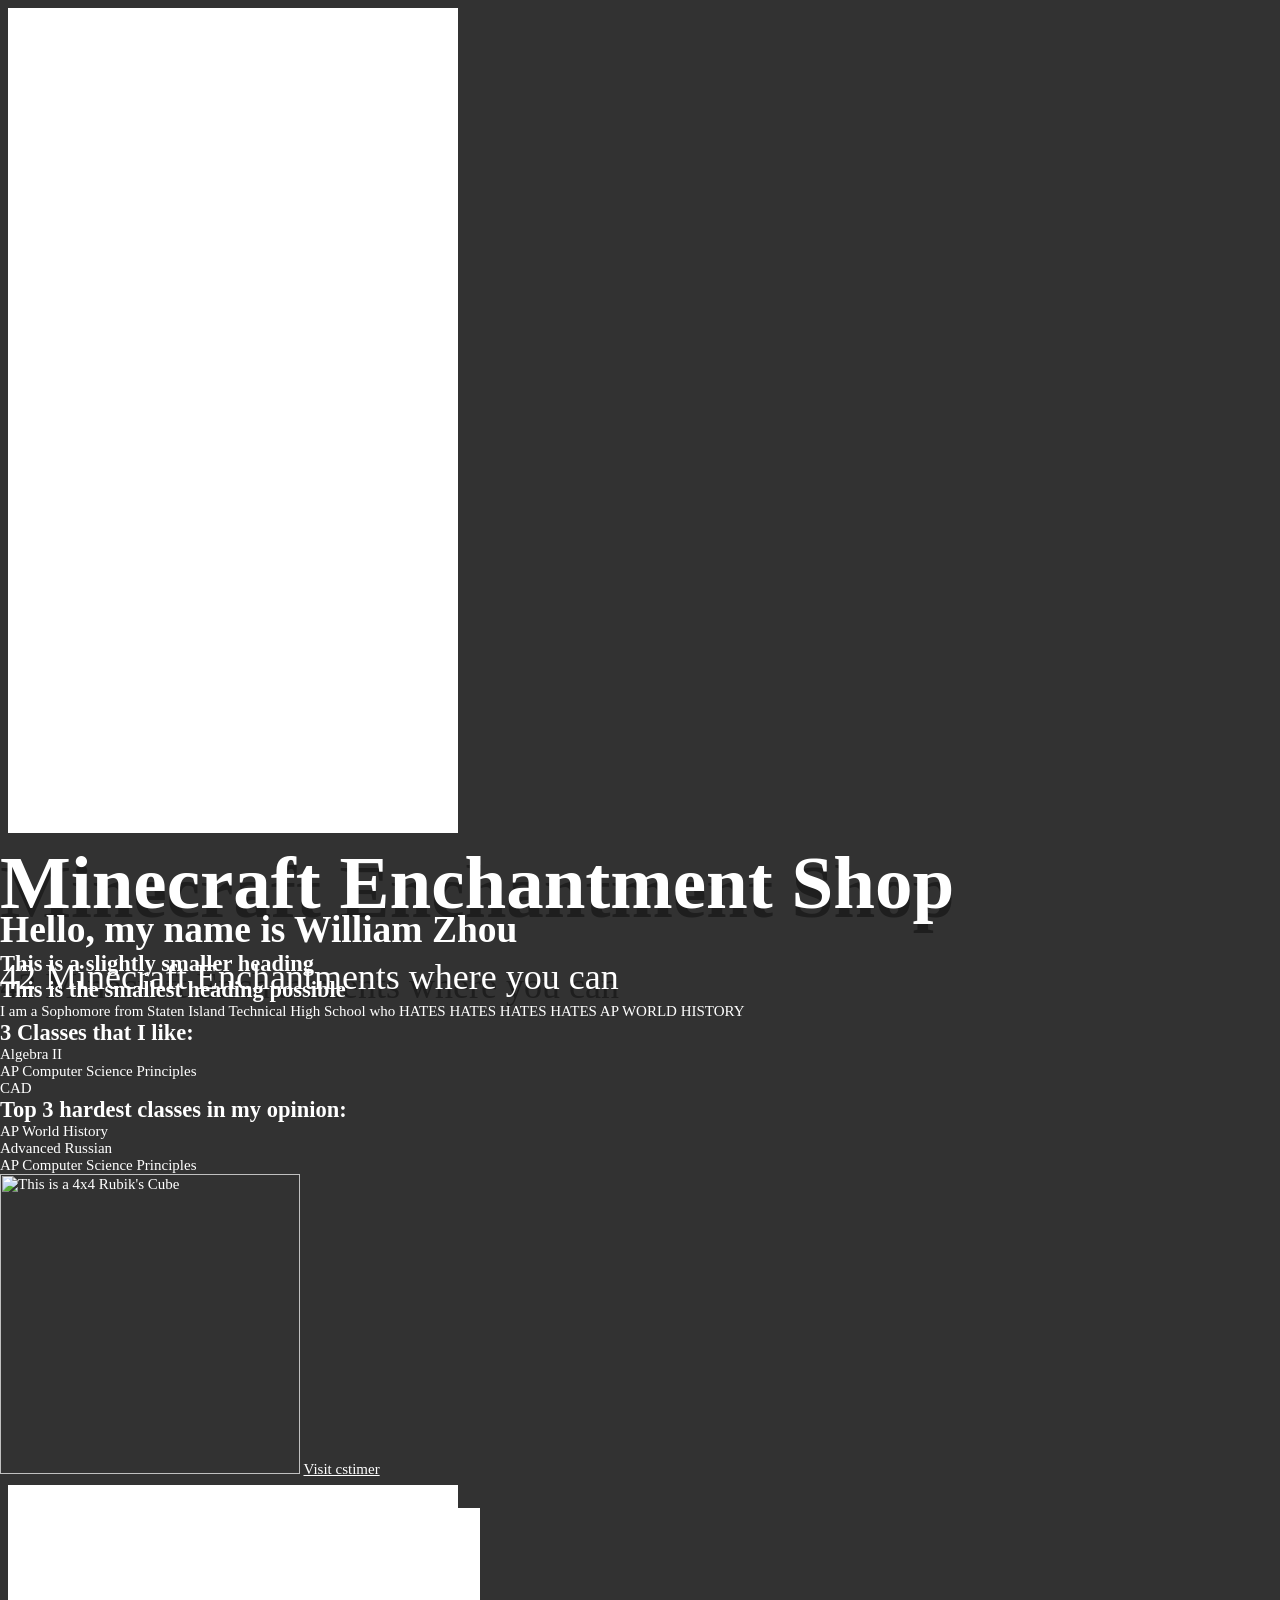
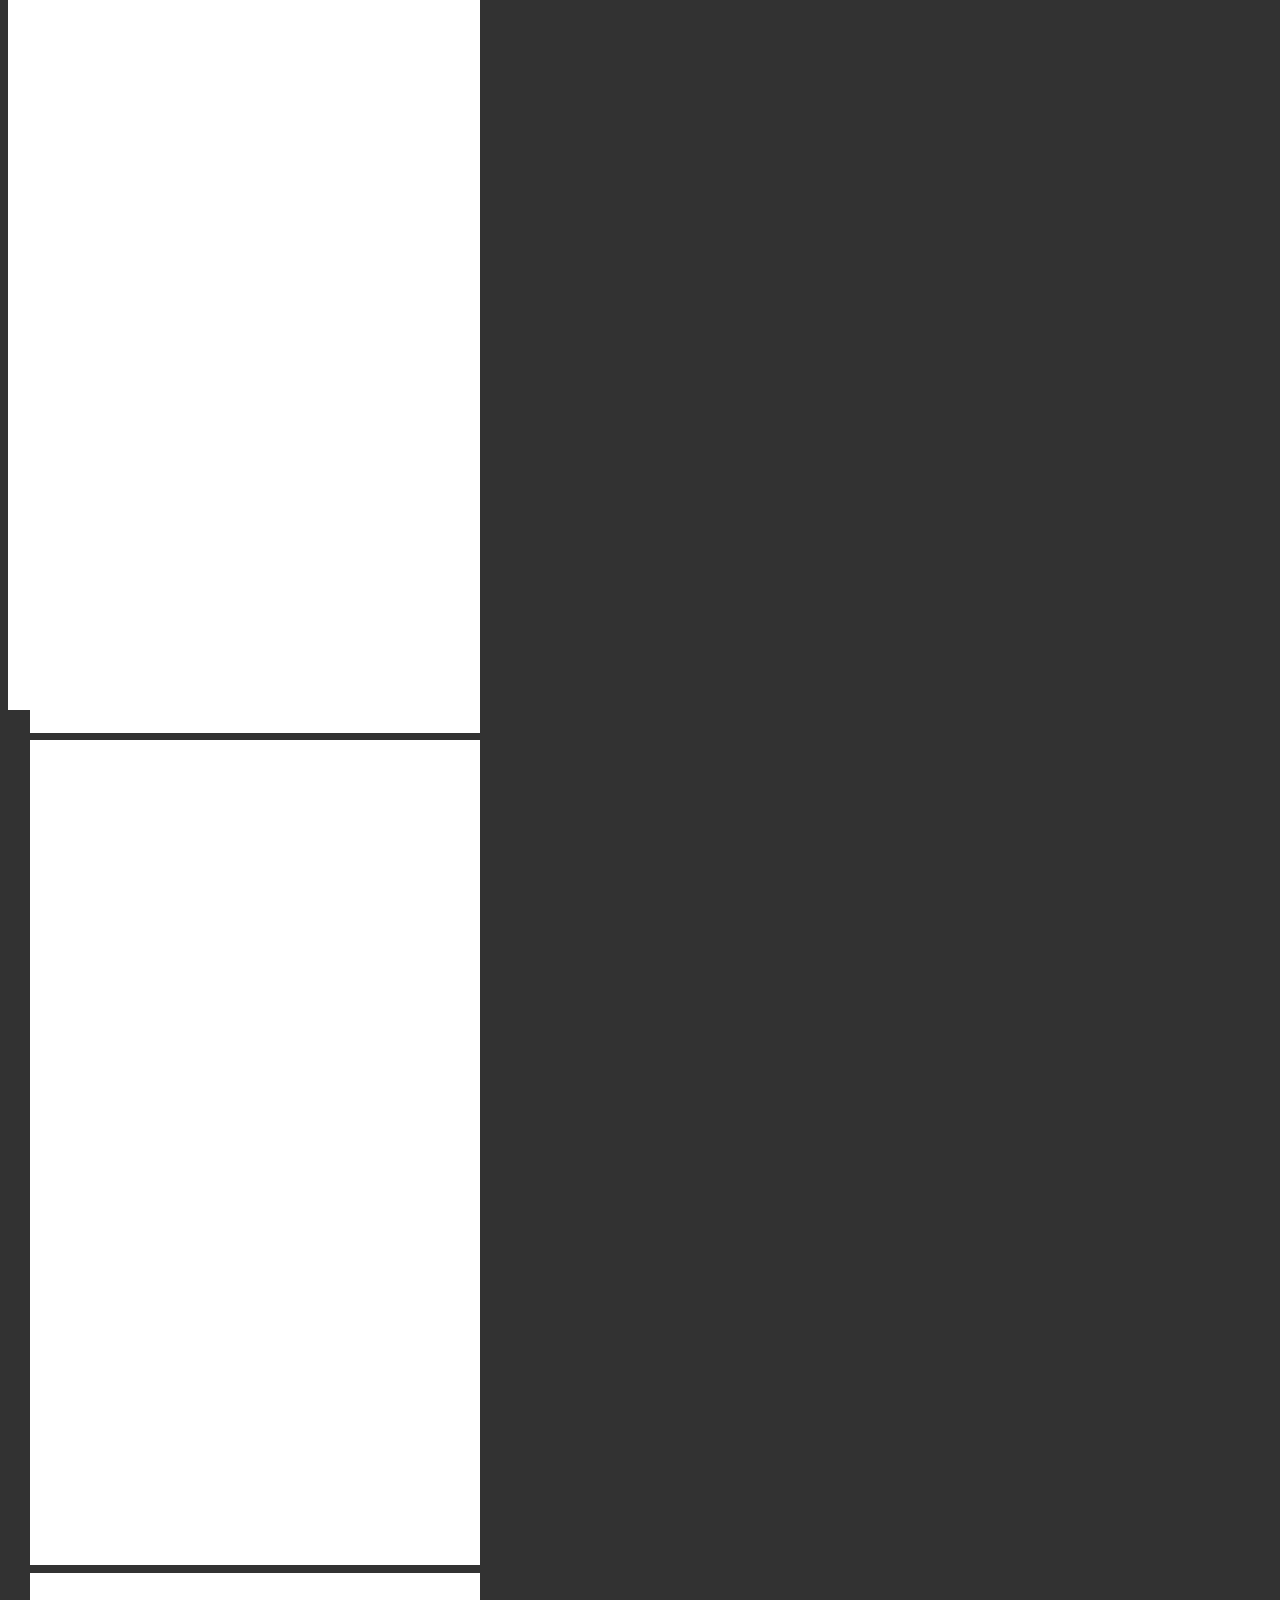
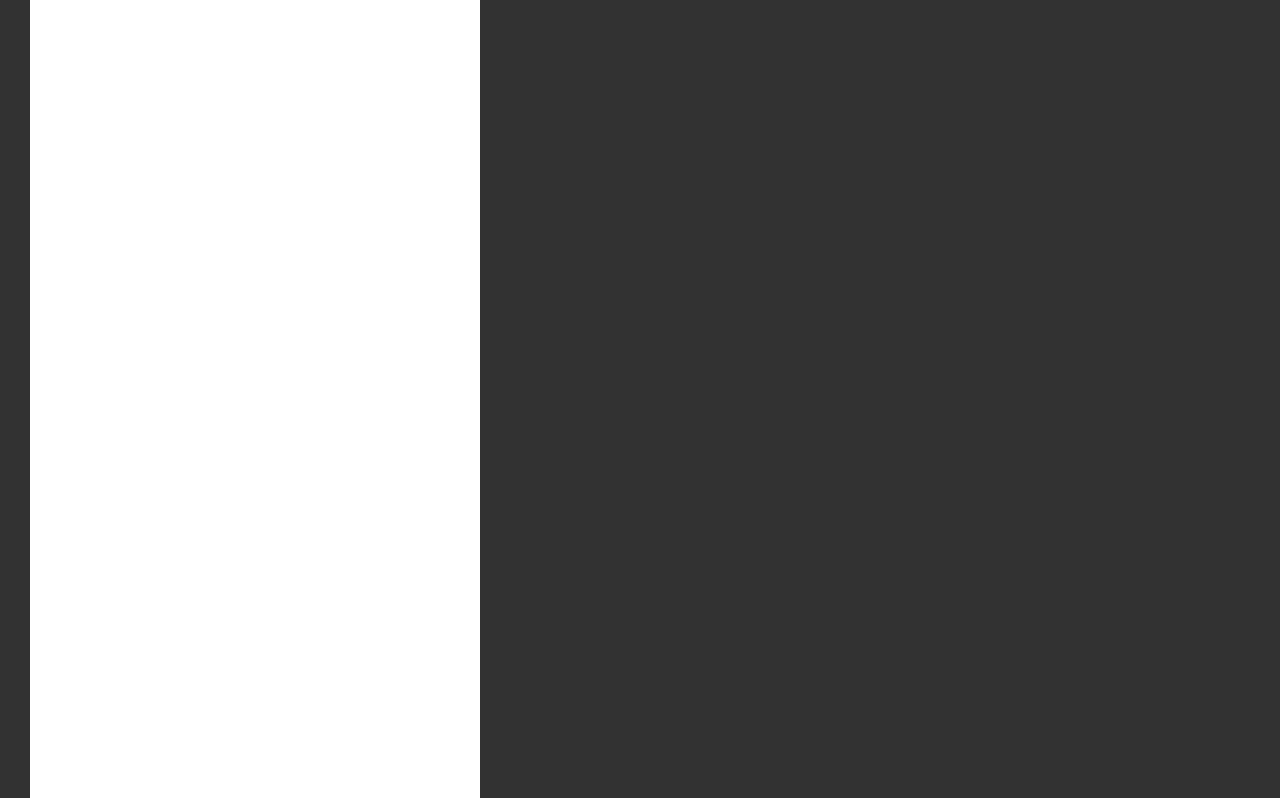
==== index.html @ 0a517119 "idk" ====
<html lang="en">
<head>
    <meta charset="UTF-8">
    <meta name="viewport" content="width=device-width, initial-scale=1.0">
    <title>William Z's About Me</title>
    <link rel="stylesheet" href="style.css">
</head>
    <link rel="preconnect" href="https://fonts.googleapis.com">
    <link rel="preconnect" href="https://fonts.gstatic.com" crossorigin>
    <link href="https://fonts.googleapis.com/css2?family=Space+Grotesk:wght@300..700&display=swap" rel="stylesheet">
<body>
    <section class="hero">
        <div class="hero-content"></div>
        <h1>Minecraft Enchantment Shop</h1>
        <p>42 Minecraft Enchantments where you can </p>
    </section>
    <!-- header tags -->
    <h1>Hello, my name is William Zhou</h1>
    <h2>This is a slightly smaller heading</h2>
    <h6>This is the smallest heading possible</h6>
    <p>I am a Sophomore from Staten Island Technical High School who HATES HATES HATES HATES AP WORLD HISTORY</p>
    <h3>3 Classes that I like:</h3>
    <ul>
        <li>Algebra II</li>
        <li>AP Computer Science Principles</li>
        <li>CAD</li>
    </ul>
    <h4>Top 3 hardest classes in my opinion:</h4>
    <ol>
        <li>AP World History</li>
        <li>Advanced Russian</li>
        <li>AP Computer Science Principles</li>
    </ol>
    <img
        src="https://speedcubing.org/cdn/shop/files/Screenshot2023-11-02at22-31-42YJMGC4x4Magnetic_SpeedPuzzleShopUK.png?v=1698964318"
        alt="This is a 4x4 Rubik's Cube"
        width="300"
        height="300"
    >
    <a href="https://cstimer.net/">Visit cstimer</a>
    <div>
        <div></div>
        <div class="card"></div>
        <div class="card" id="test"></div>
    </div>
</body>
</html>
---- style.css ----
html,
body,
* {
    /* font: x-large; */
    font-size: 15px;
    color: #ffffff;
    box-sizing: border-box;
    margin: 0;
    padding: 0;
}

body {
    background-color: rgb(50, 50, 50);
}
div {
    height: 55rem;
    width: 30rem;
    background-color: #ffffff;
    margin: 0.5rem;
    padding: 1rem;
}
.hero {
    background-image:
    linear-gradient(rgba(8, 84, 130, 0.6), rgba(4, 70, 115, 0.8))
    url("https://ggservers.com/knowledgebase/wp-content/uploads/2025/04/image-116.png");
    background-size: cover;
    background-position: center;
    background-attachment: fixed;
    height: 100vh;
    color: #ffffff;
}
.hero h1 {
    font-size: 5rem;
    margin-bottom: 2rem;
    text-shadow: 0.2px 9px rgba(0, 0, 0, 0.4)
}
.hero p {
    font-size: 2.4rem;
    margin-bottom: 3rem;
    text-shadow: 0.2px 9px rgba(0, 0, 0, 0.4)
}
.btn {
    display: inline-block;
    padding: 1.4 rem 3.2rem;
    font-size: 2rem;
    color: white;
    background-color: blue;
    text-decoration: none;    
}
h1 {font-size: 2.5rem;}
h2 {font-size: 1.5rem;}
h3 {font-size: 1.5rem;}
h4 {font-size: 1.5rem;}
h5 {font-size: 1.5rem;}
h6 {font-size: 1.5rem;}
li {font-size: 1rem;}
p {font-size: 1rem;}

/* .card {
    background-color: #111111;
    width: 30rem;
    height: 55rem;
    margin: 2.5rem, 5rem;
    border-radius: 0.8rem;
}
.card-title {
    margin: 0;
    font-size: 5.3rem;
    font-weight: 600; 
    text-align: center;
}
.card-img {
    width: 100%;
    height: 50%;
    object-fit: cover;
    border-radius: 0.8rem;
}
.card-btn{
    height: 4rem;
    padding: 0 1.6rem;
    background-color: #605dff;
   
    border: 1px solid #5250e0;
    border-radius: 0.4rem;
    font-weight: 600px;
    cursor: pointer;
    transition: all 0.3s;
}
.btn:hover {
    background-color: #7573ff;
} */
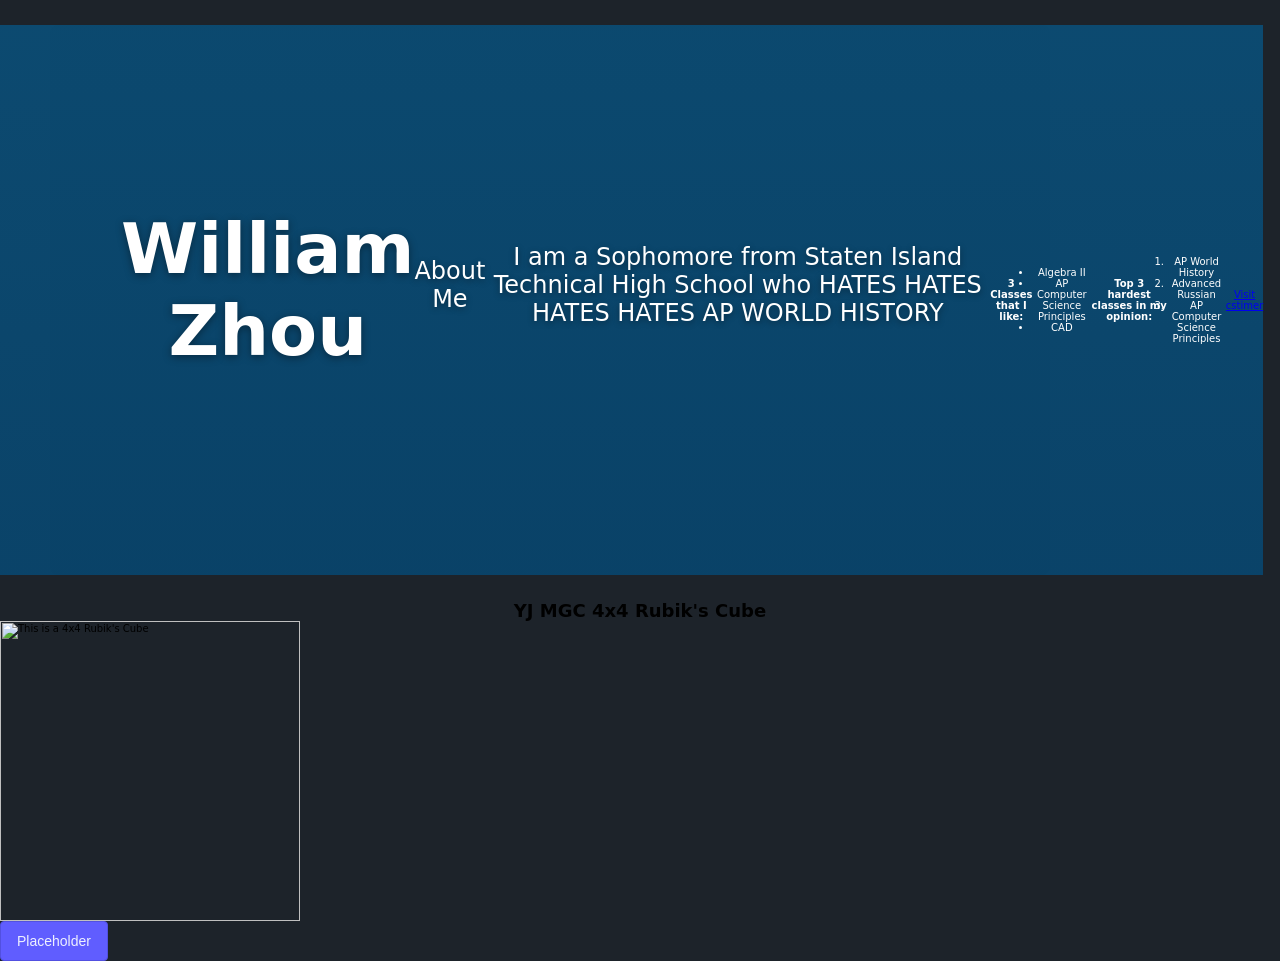
==== commit 88526566: "idk what i'm doing lol" ====
--- a/index.html
+++ b/index.html
@@ -2,22 +2,19 @@
 <head>
     <meta charset="UTF-8">
     <meta name="viewport" content="width=device-width, initial-scale=1.0">
-    <title>William Z's About Me</title>
-    <link rel="stylesheet" href="style.css">
+    <title>Document</title>
+    <link rel="stylesheet" href="example.css">
 </head>
+<body>
+    <div class="card">
+    <section class="hero">
+        <div class="hero-content"></div>
+            <h1>William Zhou</h1>
+            <p>About Me</p>
+            <a href=""></a>
     <link rel="preconnect" href="https://fonts.googleapis.com">
     <link rel="preconnect" href="https://fonts.gstatic.com" crossorigin>
     <link href="https://fonts.googleapis.com/css2?family=Space+Grotesk:wght@300..700&display=swap" rel="stylesheet">
-<body>
-    <section class="hero">
-        <div class="hero-content"></div>
-        <h1>Minecraft Enchantment Shop</h1>
-        <p>42 Minecraft Enchantments where you can </p>
-    </section>
-    <!-- header tags -->
-    <h1>Hello, my name is William Zhou</h1>
-    <h2>This is a slightly smaller heading</h2>
-    <h6>This is the smallest heading possible</h6>
     <p>I am a Sophomore from Staten Island Technical High School who HATES HATES HATES HATES AP WORLD HISTORY</p>
     <h3>3 Classes that I like:</h3>
     <ul>
@@ -31,17 +28,18 @@
         <li>Advanced Russian</li>
         <li>AP Computer Science Principles</li>
     </ol>
-    <img
+    
+    <a href="https://cstimer.net/">Visit cstimer</a>
+    </div>
+      <h2 class="card-title">YJ MGC 4x4 Rubik's Cube</h2>
+      <img
         src="https://speedcubing.org/cdn/shop/files/Screenshot2023-11-02at22-31-42YJMGC4x4Magnetic_SpeedPuzzleShopUK.png?v=1698964318"
         alt="This is a 4x4 Rubik's Cube"
         width="300"
         height="300"
     >
-    <a href="https://cstimer.net/">Visit cstimer</a>
-    <div>
-        <div></div>
-        <div class="card"></div>
-        <div class="card" id="test"></div>
+      <p class="card-price"></p>
+      <button class="card-btn">Placeholder</button>
     </div>
 </body>
 </html>
--- a/example.css
+++ b/example.css
@@ -0,0 +1,95 @@
+@import url("https://fonts.googleapis.com/css2?family=Creepster&display=swap");
+
+html,
+body,
+* {
+  font-size: 10px;
+  box-sizing: border-box;
+  margin: 0;
+  padding: 0;
+}
+body {
+  background-color: #1d232a;
+  font-family: ui-sans-serif, system-ui, sans-serif;
+  font-weight: 400;
+  font-style: normal;
+}
+.hero {
+  display: flex;
+  justify-content: center;
+  align-items: center;
+  text-align: center;
+  background-image:
+    linear-gradient(rgba(8, 84, 130, 0.8), rgba(4, 70, 115, 0.8)),
+    url("img/shop2.jpg");
+  background-size: cover;
+  background-position: center;
+  background-attachment: fixed;
+  height: 100vh;
+  color: #ffffff;
+}
+.hero-content {
+  width: 70rem;
+  padding: 2rem;
+}
+.hero h1 {
+  font-size: 7rem;
+  margin-bottom: 2rem;
+  text-shadow: 0 2px 8px rgba(0, 0, 0, 0.4);
+}
+.hero p {
+  font-size: 2.4rem;
+  margin-bottom: 3rem;
+  text-shadow: 0 2px 6px rgba(0, 0, 0, 0.4);
+}
+.btn {
+  display: inline-block;
+  padding: 1.4rem 3.2rem;
+  font-size: 2rem;
+  color: white;
+  background-color: #ff4f9a;
+  text-decoration: none;
+  border-radius: 5rem;
+}
+.card {
+  display: flex;
+  flex-direction: column;
+  justify-content: space-around;
+  background-color: #191e24;
+  color: #ffffff;
+  width: 100rem;
+  height: 55rem;
+  /* margin is space between elements */
+  margin: 2.5rem 5rem;
+  border-radius: 0.8rem;
+  align-items: center;
+}
+.card-title {
+  text-align: center;
+  font-size: 1.8rem;
+  font-weight: 600;
+}
+.card-img {
+  width: 100%;
+  height: 50%;
+  object-fit: cover;
+  border-radius: 0.8rem;
+}
+.card-price {
+  margin: 0;
+}
+.card-btn {
+  height: 4rem;
+  padding: 0 1.6rem;
+  background-color: #605dff;
+  color: #edf0ff;
+  border: 1px solid #5250e0;
+  border-radius: 0.4rem;
+  font-size: 1.4rem;
+  font-weight: 600px;
+  cursor: pointer;
+  transition: all 0.3s;
+}
+.card-btn:hover {
+  background-color: #7573ff;
+}
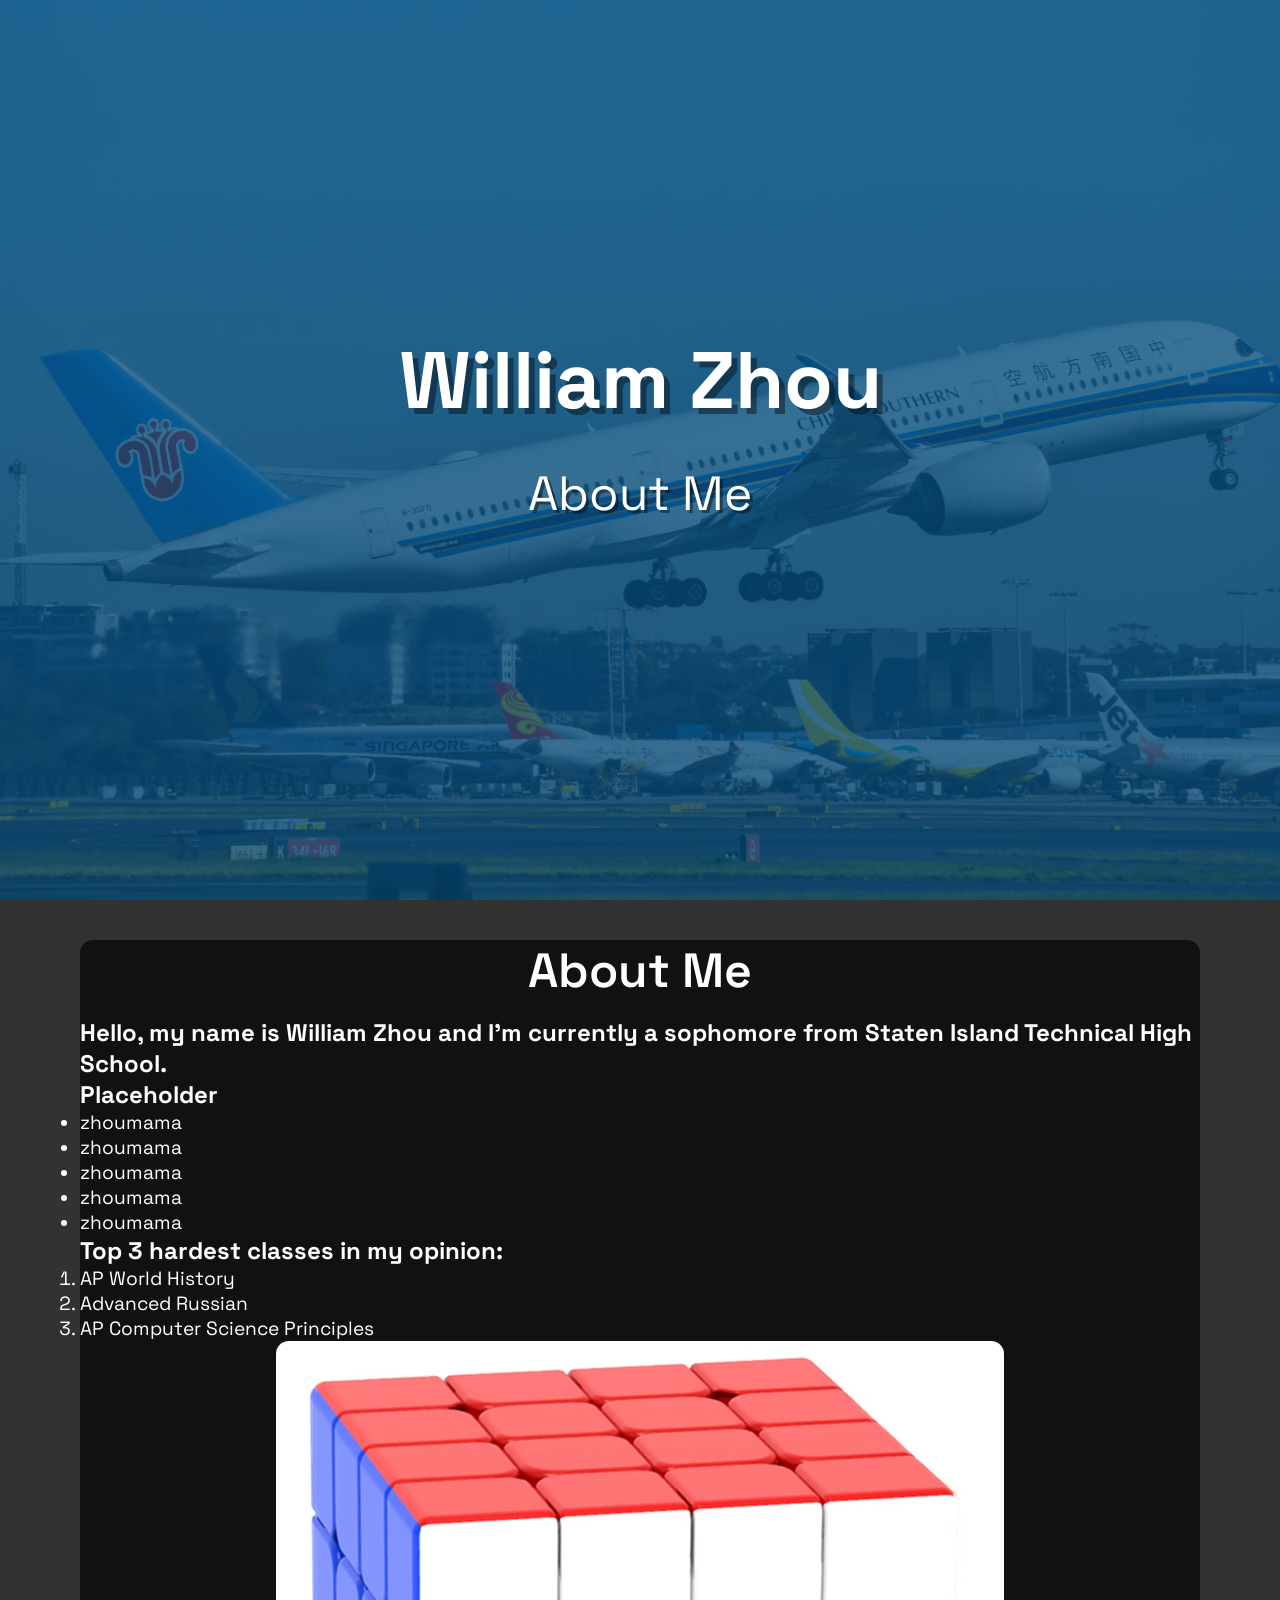
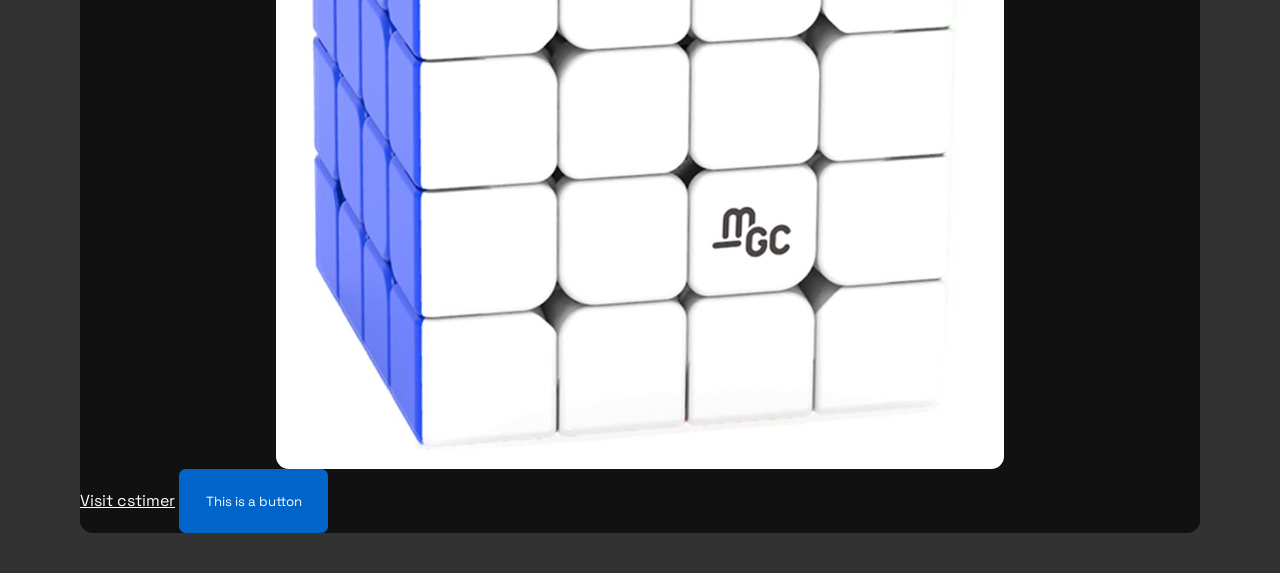
==== commit ab266630: "e" ====
--- a/index.html
+++ b/index.html
@@ -1,45 +1,43 @@
 <html lang="en">
-<head>
-    <meta charset="UTF-8">
-    <meta name="viewport" content="width=device-width, initial-scale=1.0">
-    <title>Document</title>
-    <link rel="stylesheet" href="example.css">
-</head>
-<body>
+  <head>
+    <meta charset="UTF-8" />
+    <meta name="viewport" content="width=device-width, initial-scale=1.0" />
+    <title>William Zhou</title>
+    <link rel="stylesheet" href="style.css" />
+  </head>
+  <body>
+    <section class="hero">
+      <div class="hero-content">
+        <h1>William Zhou</h1>
+        <img src="" alt="">
+        <p>About Me</p>
+      </div>
+    </section>
     <div class="card">
-    <section class="hero">
-        <div class="hero-content"></div>
-            <h1>William Zhou</h1>
-            <p>About Me</p>
-            <a href=""></a>
-    <link rel="preconnect" href="https://fonts.googleapis.com">
-    <link rel="preconnect" href="https://fonts.gstatic.com" crossorigin>
-    <link href="https://fonts.googleapis.com/css2?family=Space+Grotesk:wght@300..700&display=swap" rel="stylesheet">
-    <p>I am a Sophomore from Staten Island Technical High School who HATES HATES HATES HATES AP WORLD HISTORY</p>
-    <h3>3 Classes that I like:</h3>
-    <ul>
-        <li>Algebra II</li>
-        <li>AP Computer Science Principles</li>
-        <li>CAD</li>
-    </ul>
-    <h4>Top 3 hardest classes in my opinion:</h4>
-    <ol>
-        <li>AP World History</li>
-        <li>Advanced Russian</li>
-        <li>AP Computer Science Principles</li>
-    </ol>
-    
-    <a href="https://cstimer.net/">Visit cstimer</a>
+      <h2 class="card-title">About Me</h2>
+      <h3>Hello, my name is William Zhou and I'm currently a sophomore from Staten Island Technical High School.</h3>
+      <p></p>
+      <h4>Placeholder</h4>
+        <ul>
+          <li>zhoumama</li>
+          <li>zhoumama</li>
+          <li>zhoumama</li>
+          <li>zhoumama</li>
+          <li>zhoumama</li>
+        </ul>
+      <h5>Top 3 hardest classes in my opinion:</h5>
+        <ol>
+          <li>AP World History</li>
+          <li>Advanced Russian</li>
+          <li>AP Computer Science Principles</li>
+        </ol>
+        <img
+          class="card-img"
+          src="img/yj_mgc_4x4.jpg"
+          alt="YJ MGC 4x4 Rubik's Cube"
+        />
+      <a href="https://cstimer.net/">Visit cstimer</a>
+      <button class="card-btn">This is a button</button>
     </div>
-      <h2 class="card-title">YJ MGC 4x4 Rubik's Cube</h2>
-      <img
-        src="https://speedcubing.org/cdn/shop/files/Screenshot2023-11-02at22-31-42YJMGC4x4Magnetic_SpeedPuzzleShopUK.png?v=1698964318"
-        alt="This is a 4x4 Rubik's Cube"
-        width="300"
-        height="300"
-    >
-      <p class="card-price"></p>
-      <button class="card-btn">Placeholder</button>
-    </div>
-</body>
+  </body>
 </html>
--- a/style.css
+++ b/style.css
@@ -0,0 +1,101 @@
+@import url("https://fonts.googleapis.com/css2?family=Space+Grotesk:wght@300..700&display=swap");
+
+html,
+body,
+* {
+    color: #ffffff;
+    box-sizing: border-box;
+    margin: 0;
+    padding: 0;
+    font-family: "Space Grotesk", sans-serif;
+}
+
+body {
+    background-color: rgb(50, 50, 50);
+}
+
+
+.hero {
+    display: flex;
+    justify-content: center;
+    align-items: center;
+    text-align: center;
+    flex-wrap: wrap;
+    background-image:
+        linear-gradient(rgba(8, 84, 130, 0.8), rgba(4, 70, 115, 0.8)),
+        url("img/china-southern-a350.avif");
+    background-size: cover;
+    background-position: center;
+    background-attachment: fixed;
+    height: 100vh;
+    color: #ffffff;
+}
+.hero h1 {
+    font-size: 5rem;
+    margin-bottom: 2rem;
+    text-shadow: 6px 6px rgba(0, 0, 0, 0.4)
+}
+.hero p {
+    font-size: 3rem;
+    margin-bottom: 3rem;
+    text-shadow: 3px 3px rgba(0, 0, 0, 0.4)
+}
+.btn {
+    display: inline-block;
+    padding: 1.4 rem 3.2rem;
+    font-size: 2rem;
+    color: white;
+    background-color: blue;
+    text-decoration: none;    
+}
+h1 {
+    font-size: 2.5rem;
+}
+h2,
+h3,
+h4,
+h5,
+h6 {
+    font-size: 1.5rem;
+}
+li {
+    font-size: 1.2rem;
+}
+p {
+    font-size: 1.5rem;
+}
+.card {
+    background-color: #111111;
+    width: 70rem;
+    height: auto;
+    margin: 2.5rem auto;
+    border-radius: 0.8rem;
+}
+.card-title {
+    margin-bottom: 1rem;
+    font-size: 3rem;
+    font-weight: 600; 
+    text-align: center;
+}
+.card-img {
+  display: block;
+  margin-left: auto;
+  margin-right: auto;
+  width: 65%;
+  object-fit: 70%;
+  border-radius: 0.8rem;
+}
+
+.card-btn{
+    height: 4rem;
+    padding: 0 1.6rem;
+    background-color: rgb(0,100,200);
+    border: 1px solid rgb(0,100,200);
+    border-radius: 0.4rem;
+    font-weight: 600px;
+    cursor: pointer;
+    transition: all 0.3s;
+}
+.btn:hover {
+    background-color: rgb(0,100,200);
+}
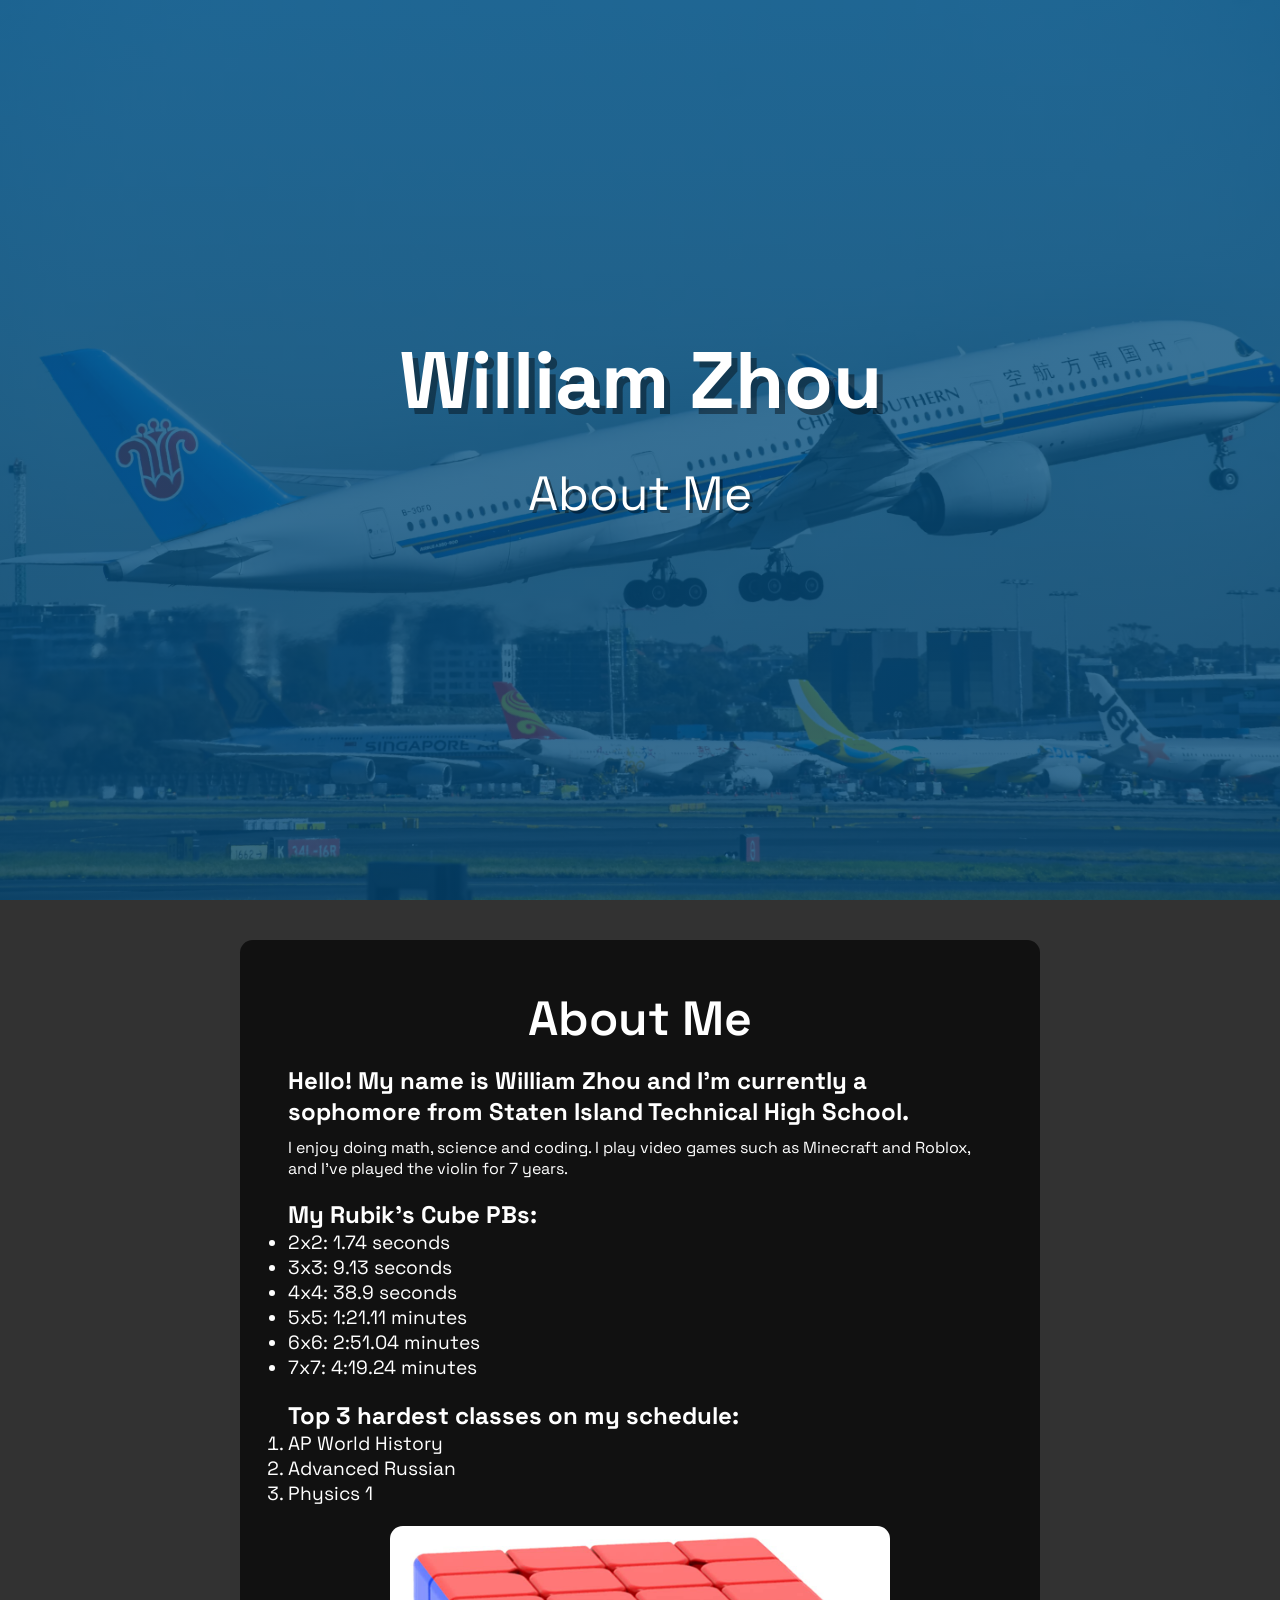
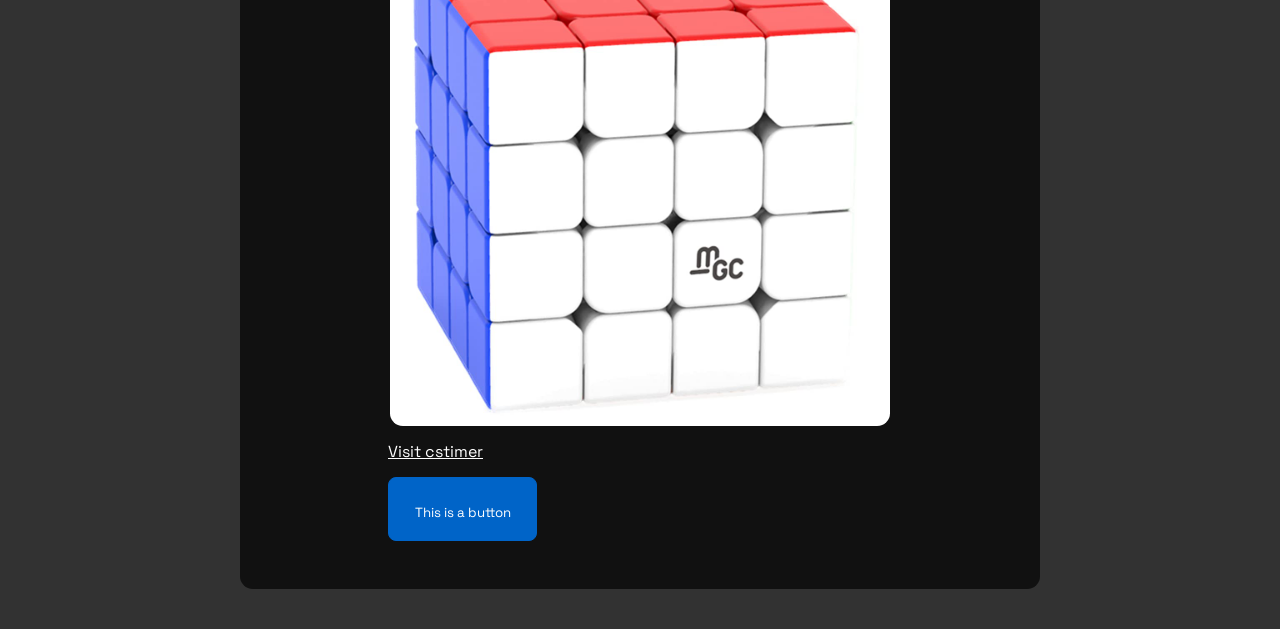
==== commit 080812a0: "finalizing website" ====
--- a/index.html
+++ b/index.html
@@ -15,21 +15,22 @@
     </section>
     <div class="card">
       <h2 class="card-title">About Me</h2>
-      <h3>Hello, my name is William Zhou and I'm currently a sophomore from Staten Island Technical High School.</h3>
-      <p></p>
-      <h4>Placeholder</h4>
+      <h3>Hello! My name is William Zhou and I'm currently a sophomore from Staten Island Technical High School.</h3>
+      <p>I enjoy doing math, science and coding. I play video games such as Minecraft and Roblox, and I've played the violin for 7 years.</p>
+      <h4>My Rubik's Cube PBs:</h4>
         <ul>
-          <li>zhoumama</li>
-          <li>zhoumama</li>
-          <li>zhoumama</li>
-          <li>zhoumama</li>
-          <li>zhoumama</li>
+          <li>2x2: 1.74 seconds</li>
+          <li>3x3: 9.13 seconds</li>
+          <li>4x4: 38.9 seconds</li>
+          <li>5x5: 1:21.11 minutes</li>
+          <li>6x6: 2:51.04 minutes</li>
+          <li>7x7: 4:19.24 minutes</li>
         </ul>
-      <h5>Top 3 hardest classes in my opinion:</h5>
+      <h5>Top 3 hardest classes on my schedule:</h5>
         <ol>
           <li>AP World History</li>
           <li>Advanced Russian</li>
-          <li>AP Computer Science Principles</li>
+          <li>Physics 1</li>
         </ol>
         <img
           class="card-img"
--- a/style.css
+++ b/style.css
@@ -50,26 +50,37 @@
 }
 h1 {
     font-size: 2.5rem;
+    margin-bottom: 20px;
 }
 h2,
-h3,
 h4,
 h5,
 h6 {
     font-size: 1.5rem;
 }
+h3 {
+    font-size: 1.5rem;
+    margin-bottom: 10px;
+}
+ul {
+    margin-bottom: 20px;
+}
 li {
     font-size: 1.2rem;
 }
 p {
-    font-size: 1.5rem;
+    font-size: 1rem;
+    margin-bottom: 20px;
 }
 .card {
     background-color: #111111;
-    width: 70rem;
+    width: 50rem;
     height: auto;
     margin: 2.5rem auto;
     border-radius: 0.8rem;
+    padding: 3rem;
+    align-items: center;
+    flex-direction: column;
 }
 .card-title {
     margin-bottom: 1rem;
@@ -78,24 +89,31 @@
     text-align: center;
 }
 .card-img {
-  display: block;
-  margin-left: auto;
-  margin-right: auto;
-  width: 65%;
-  object-fit: 70%;
-  border-radius: 0.8rem;
+    display: block;
+    margin-top: 20px;
+    margin-bottom: 15px;
+    margin-left: auto;
+    margin-right: auto;
+    width: 500px;
+    object-fit: 70%;
+    border-radius: 0.8rem;
+    flex-direction: column;
 }
-
-.card-btn{
+.card a {
+    margin-left: 100px;
+    flex-direction: column;
+}
+.card-btn {
+    display: flex;
     height: 4rem;
-    padding: 0 1.6rem;
+    padding: 1.6rem;
     background-color: rgb(0,100,200);
     border: 1px solid rgb(0,100,200);
-    border-radius: 0.4rem;
+    border-radius: 0.5rem;
     font-weight: 600px;
     cursor: pointer;
     transition: all 0.3s;
+    margin-left: 100px;
+    margin-top: 15px;
+    flex-direction: column;
 }
-.btn:hover {
-    background-color: rgb(0,100,200);
-}
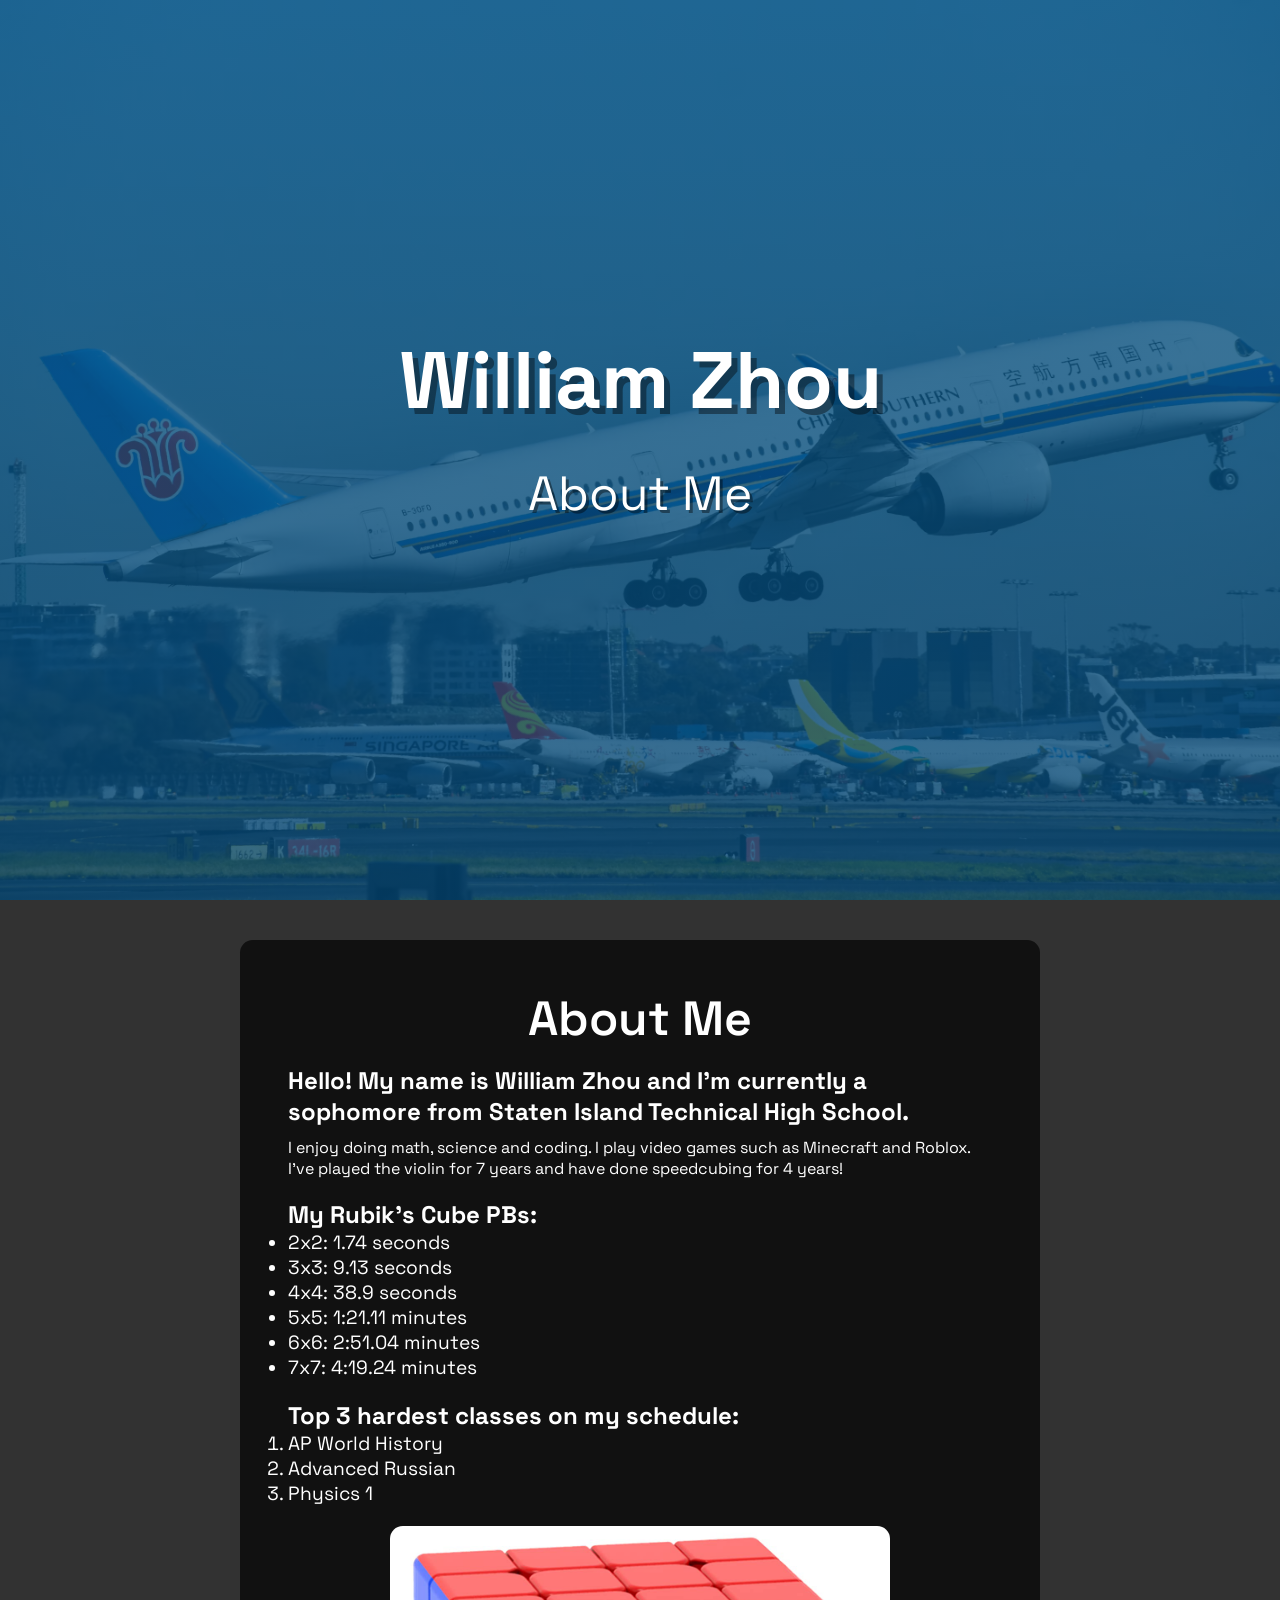
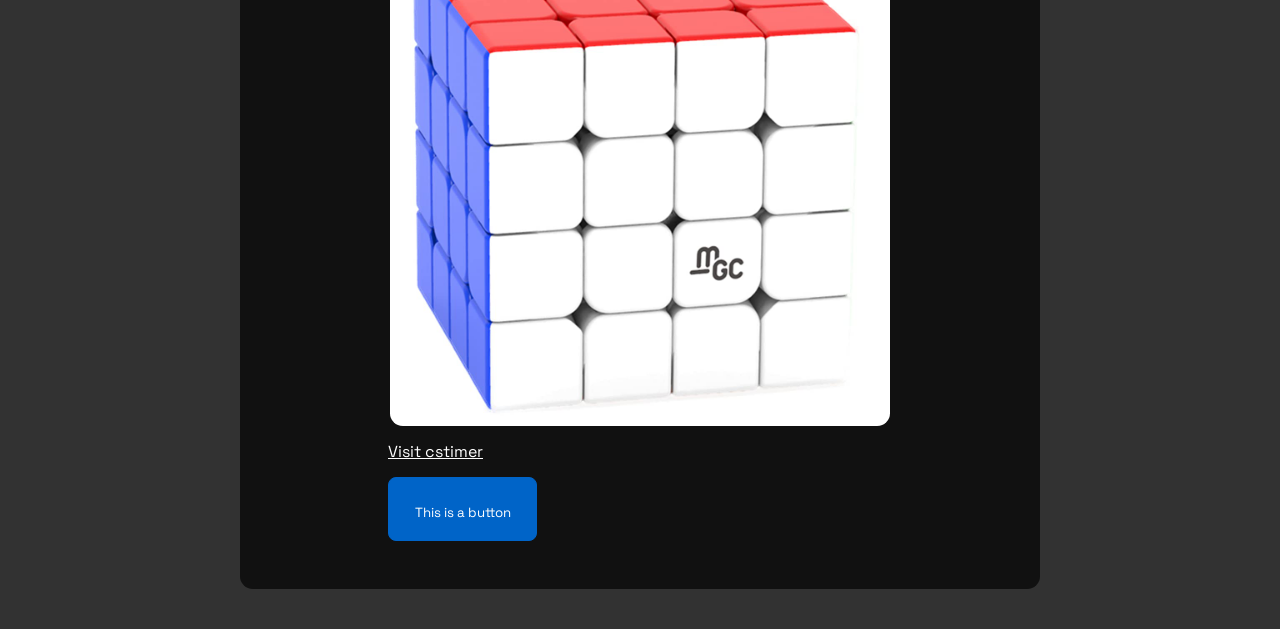
==== commit 7a3e06e1: "Update index.html" ====
--- a/index.html
+++ b/index.html
@@ -16,7 +16,7 @@
     <div class="card">
       <h2 class="card-title">About Me</h2>
       <h3>Hello! My name is William Zhou and I'm currently a sophomore from Staten Island Technical High School.</h3>
-      <p>I enjoy doing math, science and coding. I play video games such as Minecraft and Roblox, and I've played the violin for 7 years.</p>
+      <p>I enjoy doing math, science and coding. I play video games such as Minecraft and Roblox. I've played the violin for 7 years and have done speedcubing for 4 years!</p>
       <h4>My Rubik's Cube PBs:</h4>
         <ul>
           <li>2x2: 1.74 seconds</li>
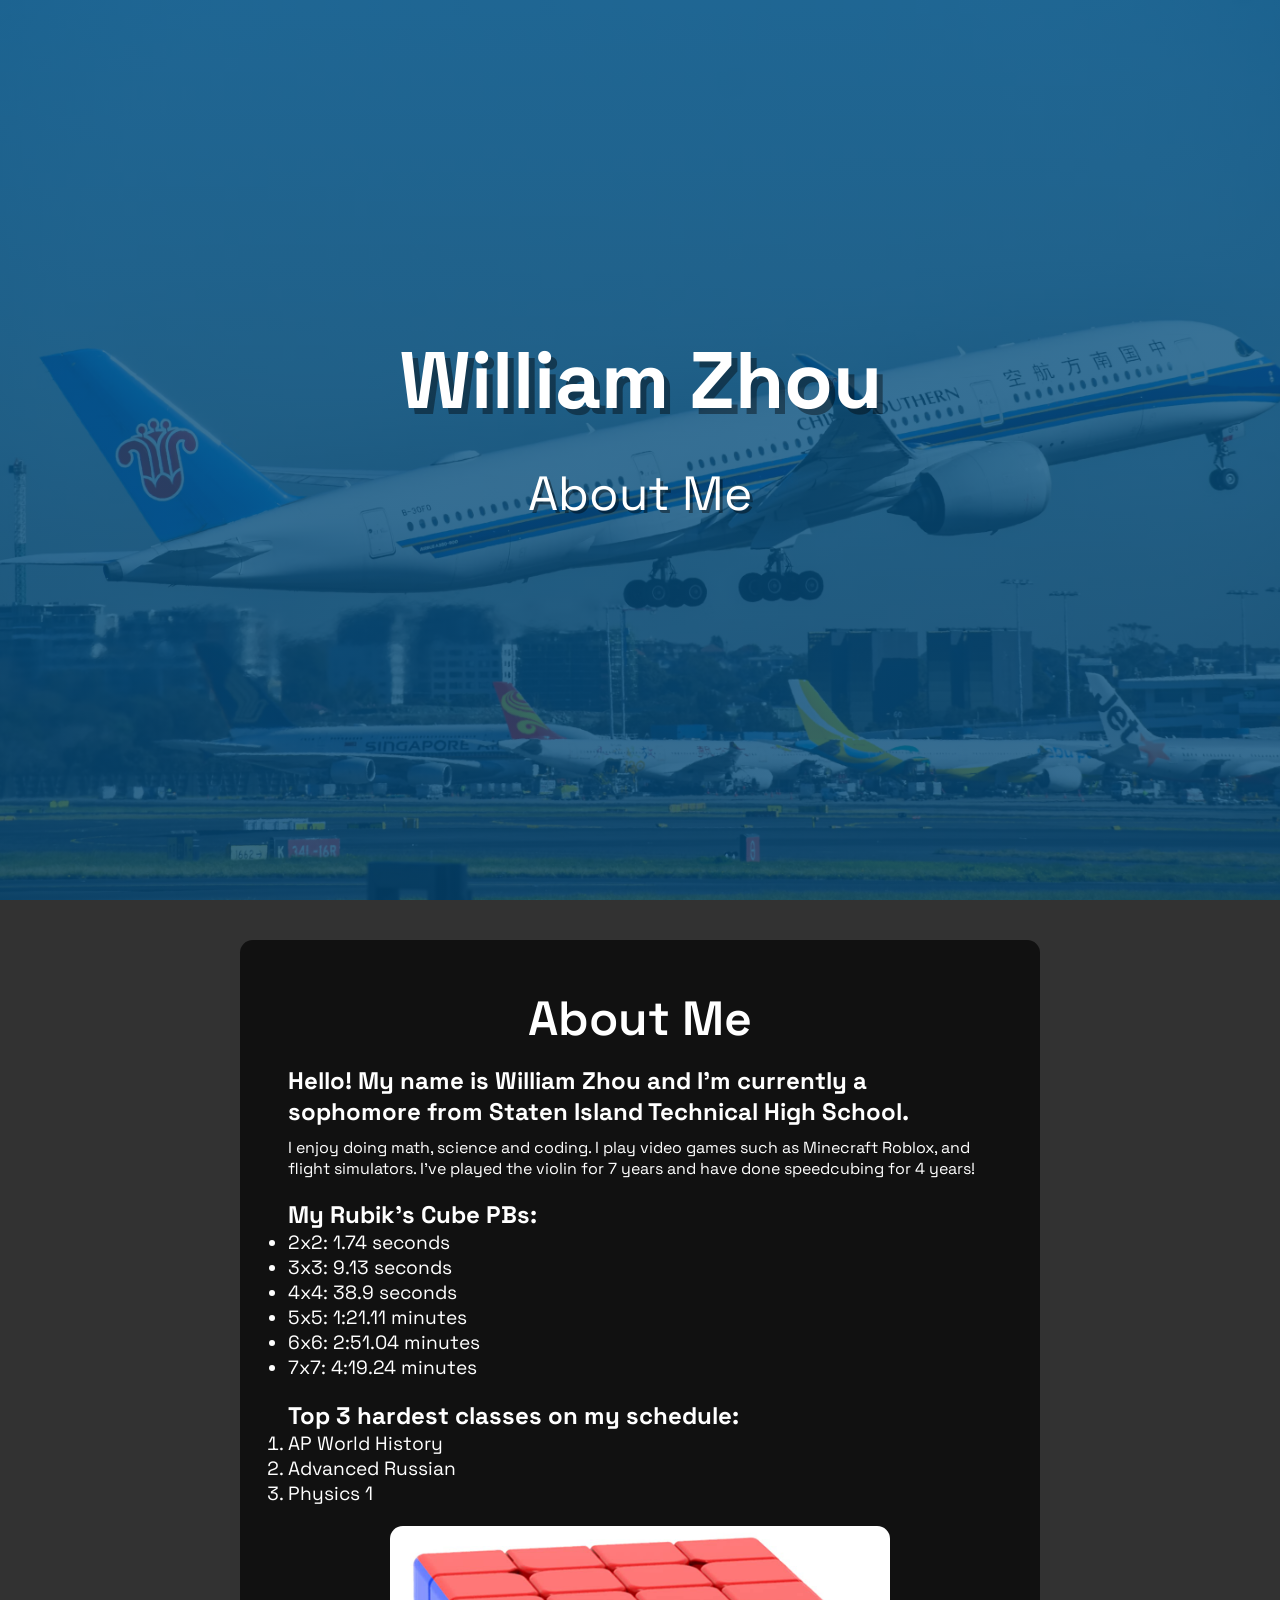
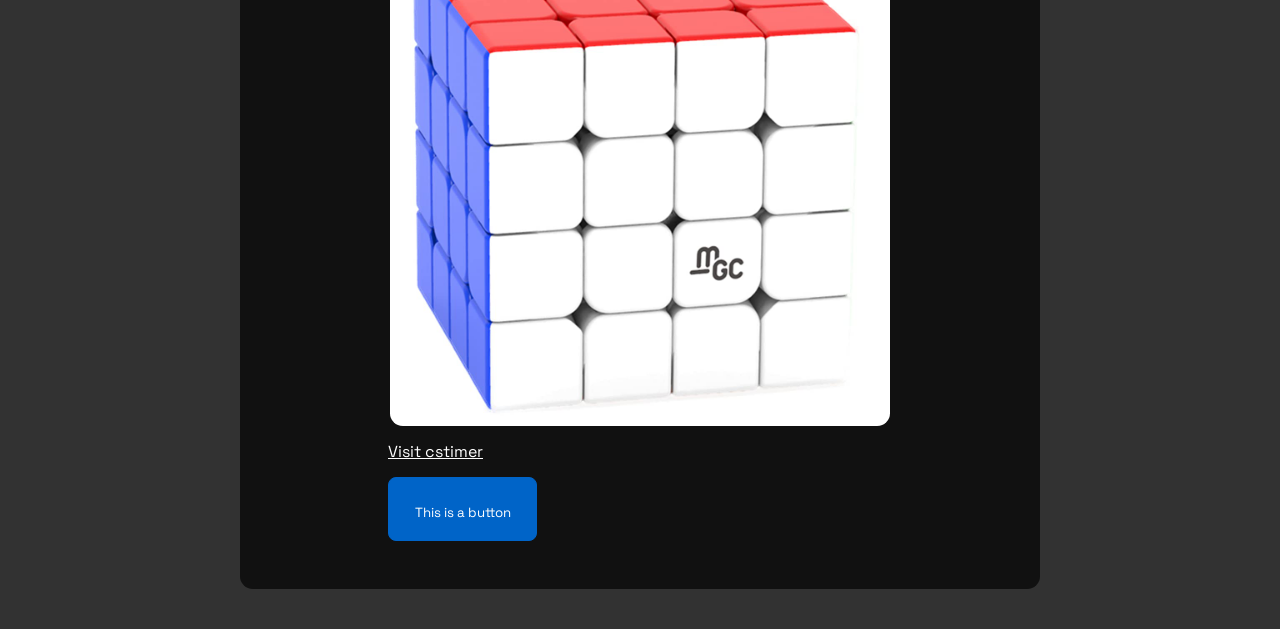
==== commit c435d1bc: "Update index.html" ====
--- a/index.html
+++ b/index.html
@@ -16,7 +16,7 @@
     <div class="card">
       <h2 class="card-title">About Me</h2>
       <h3>Hello! My name is William Zhou and I'm currently a sophomore from Staten Island Technical High School.</h3>
-      <p>I enjoy doing math, science and coding. I play video games such as Minecraft and Roblox. I've played the violin for 7 years and have done speedcubing for 4 years!</p>
+      <p>I enjoy doing math, science and coding. I play video games such as Minecraft Roblox, and flight simulators. I've played the violin for 7 years and have done speedcubing for 4 years!</p>
       <h4>My Rubik's Cube PBs:</h4>
         <ul>
           <li>2x2: 1.74 seconds</li>
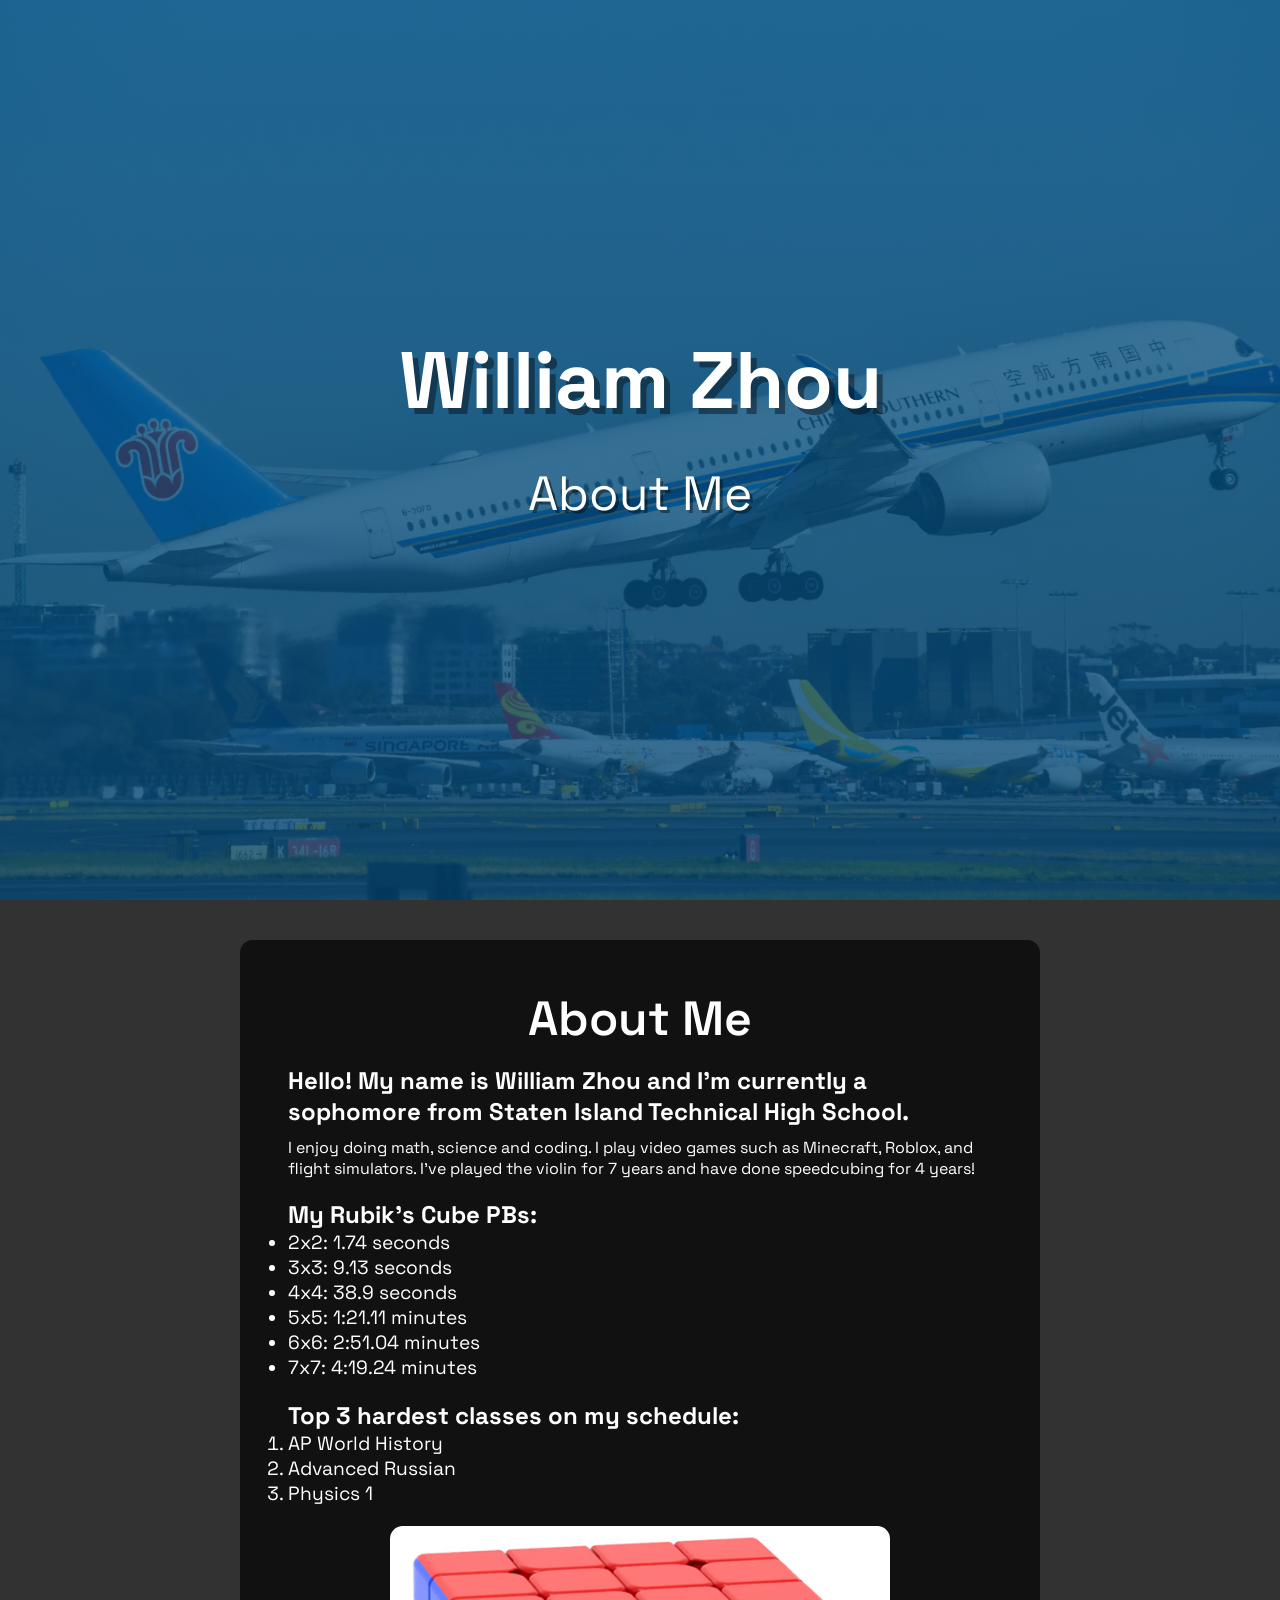
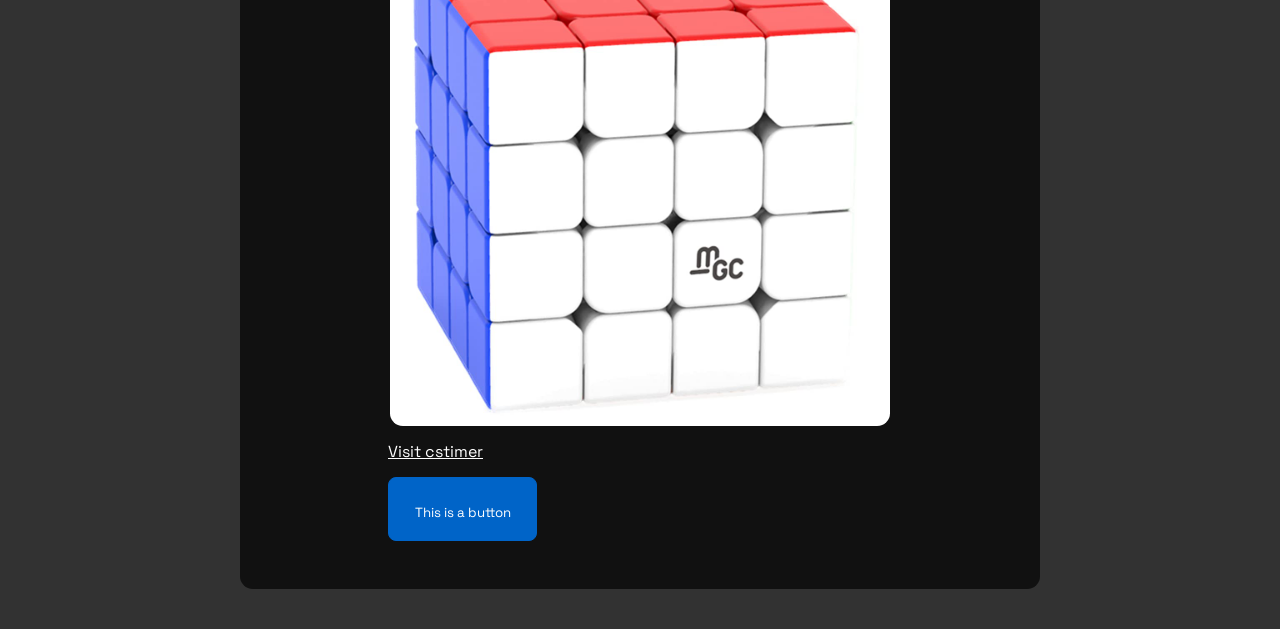
==== commit 91eede21: "Update index.html" ====
--- a/index.html
+++ b/index.html
@@ -16,7 +16,7 @@
     <div class="card">
       <h2 class="card-title">About Me</h2>
       <h3>Hello! My name is William Zhou and I'm currently a sophomore from Staten Island Technical High School.</h3>
-      <p>I enjoy doing math, science and coding. I play video games such as Minecraft Roblox, and flight simulators. I've played the violin for 7 years and have done speedcubing for 4 years!</p>
+      <p>I enjoy doing math, science and coding. I play video games such as Minecraft, Roblox, and flight simulators. I've played the violin for 7 years and have done speedcubing for 4 years!</p>
       <h4>My Rubik's Cube PBs:</h4>
         <ul>
           <li>2x2: 1.74 seconds</li>
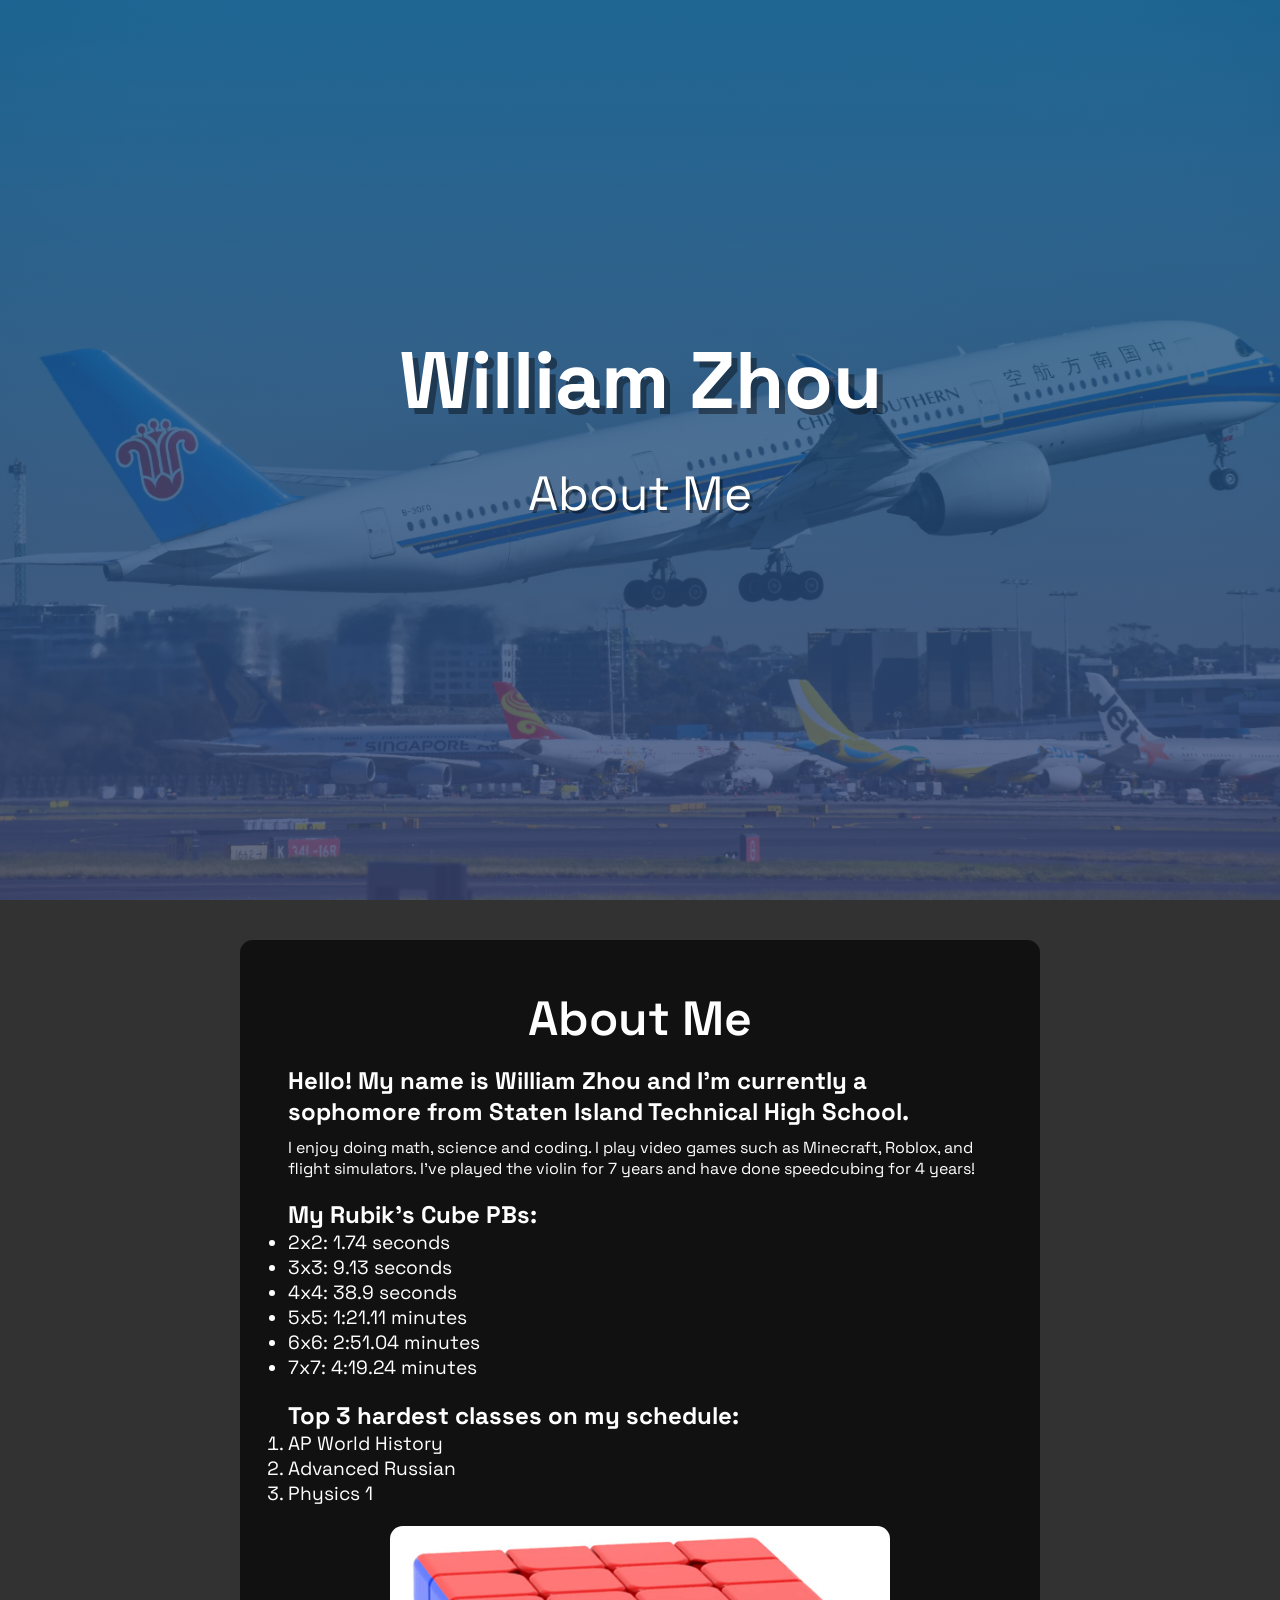
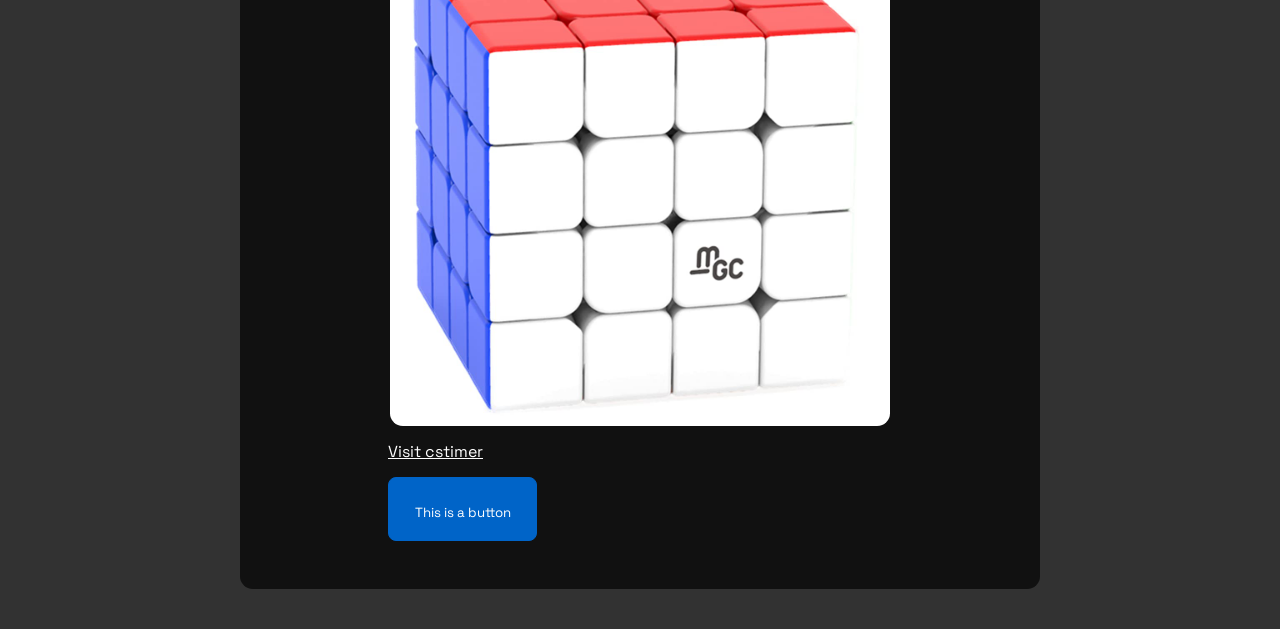
==== commit 1d47cb4f: "e" ====
--- a/index.html
+++ b/index.html
@@ -9,7 +9,6 @@
     <section class="hero">
       <div class="hero-content">
         <h1>William Zhou</h1>
-        <img src="" alt="">
         <p>About Me</p>
       </div>
     </section>
--- a/style.css
+++ b/style.css
@@ -7,7 +7,7 @@
     box-sizing: border-box;
     margin: 0;
     padding: 0;
-    font-family: "Space Grotesk", sans-serif;
+    font-family: "Space Grotesk";
 }
 
 body {
@@ -22,7 +22,7 @@
     text-align: center;
     flex-wrap: wrap;
     background-image:
-        linear-gradient(rgba(8, 84, 130, 0.8), rgba(4, 70, 115, 0.8)),
+        linear-gradient(rgba(8, 84, 130, 0.8), rgba(60, 70, 115, 0.8)),
         url("img/china-southern-a350.avif");
     background-size: cover;
     background-position: center;
